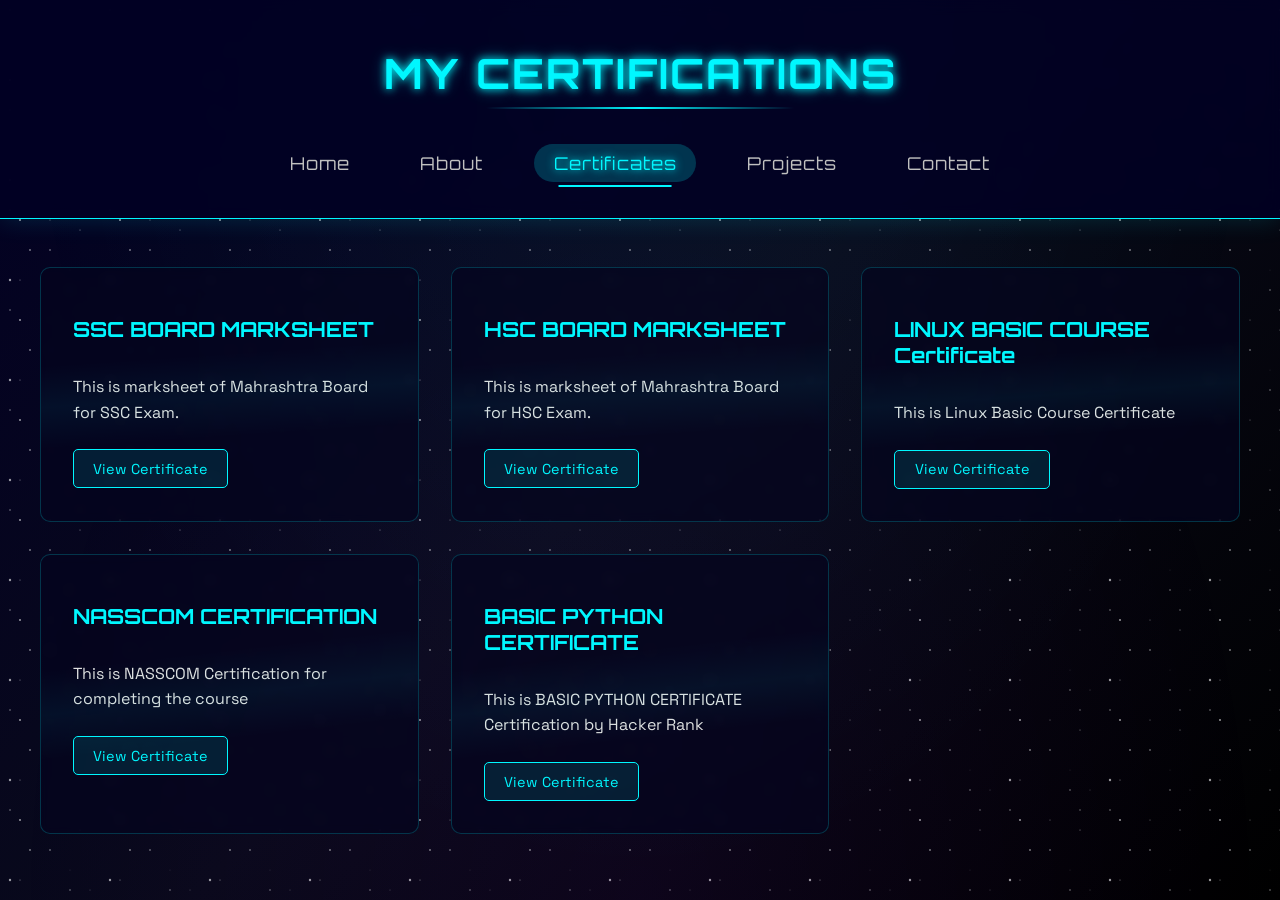
==== Achievements.html @ 4cd91135 "Add files via upload" ====
<!DOCTYPE html>
<html lang="en">
<head>
  <meta charset="UTF-8">
  <meta name="viewport" content="width=device-width, initial-scale=1.0">
  <title>Certificates | My Portfolio</title>
  <link rel="stylesheet" href="styles.css">
</head>
<body>
  <header>
    <div class="container">
      <h1>MY CERTIFICATIONS</h1>
      <nav>
        <ul>
          <li><a href="index.html">Home</a></li>
          <li><a href="About.html">About</a></li>
          <li><a href="Certificates.html" class="active">Certificates</a></li>
          <li><a href="Projects.html">Projects</a></li>
          <li><a href="Contact.html">Contact</a></li>
        </ul>
      </nav>
    </div>
  </header>

  <main class="certificates-container">
    <div class="certificate-grid">
      <!-- Certificate 1 -->
      <div class="certificate-card">
        <div class="certificate-badge"></div>
        <h3>SSC BOARD MARKSHEET</h3>
        <div class="certificate-meta">
        </div>
        <p>This is marksheet of Mahrashtra Board for SSC Exam.</p>
        <a href="https://drive.google.com/file/d/1jGQ7cREa7yMZJTUMHjRAEvBd2D83Lf0Q/view?usp=sharing" class="view-btn">View Certificate</a>
      </div>

      <!-- Certificate 2 -->
      <div class="certificate-card">
        <div class="certificate-badge"></div>
        <h3>HSC BOARD MARKSHEET</h3>
        <div class="certificate-meta">
        </div>
        <p>This is marksheet of Mahrashtra Board for HSC Exam.</p>
        <a href="https://drive.google.com/file/d/1iynHTi_t4WVDtSIcnZ4XYmOYlFbd1evp/view?usp=sharing" class="view-btn">View Certificate</a>
      </div>

      <!-- Certificate 3 -->
      <div class="certificate-card">
        <div class="certificate-badge"></div>
        <h3>LINUX BASIC COURSE Certificate</h3>
        <div class="certificate-meta">
        </div>
        <p> This is Linux Basic Course Certificate </p>
        <a href="https://drive.google.com/file/d/1XWnfmWZrDD5GOMR52IwDcMyYn3IW1Leb/view?usp=sharing" class="view-btn">View Certificate</a>
      </div>

      <!-- Certificate 4 -->
      <div class="certificate-card">
        <div class="certificate-badge"></div>
        <h3>NASSCOM CERTIFICATION</h3>
        <div class="certificate-meta">
        </div>
        <p>This is NASSCOM Certification for completing the course</p>
        <a href="https://drive.google.com/file/d/1BTpNPOeqar_6Yz9ZBO8k96Ug0cg3z5NW/view?usp=sharing" class="view-btn">View Certificate</a>
      </div>
      <!-- Certificate 5 -->
      <div class="certificate-card">
        <div class="certificate-badge"></div>
        <h3>BASIC PYTHON CERTIFICATE</h3>
        <div class="certificate-meta">
        </div>
        <p>This is BASIC PYTHON CERTIFICATE Certification by Hacker Rank </p>
        <a href="https://drive.google.com/file/d/1VDHIHN_bBtB9C8jX0wdfXJm-PNK6k1w_/view?usp=sharing" class="view-btn">View Certificate</a>
      </div>
    </div>
  </main>

  <div class="stars"></div>
</body>
</html>
---- styles.css ----
/* Cosmic Space Portfolio CSS */
@import url('https://fonts.googleapis.com/css2?family=Orbitron:wght@400;700&family=Space+Grotesk:wght@300;500&display=swap');

:root {
  --space-dark: #020024;
  --space-darker: #010118;
  --neon-blue: #00f7ff;
  --neon-purple: #b300ff;
  --astronaut-gold: #ffd700;
}

body {
  margin: 0;
  padding: 0;
  font-family: 'Space Grotesk', sans-serif;
  background: linear-gradient(135deg, var(--space-dark), var(--space-darker));
  color: #e0e0e0;
  min-height: 100vh;
  overflow-x: hidden;
  position: relative;
}

/* Cosmic Dust Particles */
body::before {
  content: "";
  position: fixed;
  top: 0;
  left: 0;
  width: 100%;
  height: 100%;
  background: 
    radial-gradient(circle at 20% 30%, transparent 40%, rgba(0, 247, 255, 0.03) 100%),
    radial-gradient(circle at 80% 70%, transparent 40%, rgba(179, 0, 255, 0.03) 100%);
  z-index: -3;
  animation: cosmic-drift 60s linear infinite;
}

/* Animated Stars */
body::after {
  content: "";
  position: fixed;
  top: 0;
  left: 0;
  width: 100%;
  height: 100%;
  background: 
    url("data:image/svg+xml,%3Csvg width='100' height='100' viewBox='0 0 100 100' xmlns='http://www.w3.org/2000/svg'%3E%3Ccircle cx='20' cy='20' r='1' fill='white'/%3E%3Ccircle cx='50' cy='50' r='0.8' fill='white'/%3E%3Ccircle cx='80' cy='30' r='0.5' fill='white'/%3E%3Ccircle cx='10' cy='80' r='1.2' fill='white'/%3E%3Ccircle cx='70' cy='90' r='0.7' fill='white'/%3E%3C/svg%3E");
  opacity: 0.6;
  z-index: -2;
  animation: star-twinkle 5s ease-in-out infinite alternate;
}

@keyframes cosmic-drift {
  0% { transform: translate(0, 0); }
  50% { transform: translate(-5%, 5%); }
  100% { transform: translate(0, 0); }
}

@keyframes star-twinkle {
  0% { opacity: 0.4; }
  100% { opacity: 0.8; }
}

header {
  background: rgba(2, 0, 36, 0.85);
  backdrop-filter: blur(8px);
  padding: 1.2rem 0;
  border-bottom: 1px solid var(--neon-blue);
  box-shadow: 0 0 25px rgba(0, 247, 255, 0.15);
}

.container {
  width: 90%;
  max-width: 1140px;
  margin: 0 auto;
  text-align: center;
}

h1 {
  font-family: 'Orbitron', sans-serif;
  color: var(--neon-blue);
  text-shadow: 0 0 8px var(--neon-blue), 
               0 0 16px rgba(0, 247, 255, 0.4);
  font-size: 2.6rem;
  letter-spacing: 2px;
  margin-bottom: 1.8rem;
  position: relative;
  display: inline-block;
}

h1::after {
  content: '';
  position: absolute;
  bottom: -10px;
  left: 50%;
  transform: translateX(-50%);
  width: 60%;
  height: 2px;
  background: linear-gradient(90deg, transparent, var(--neon-blue), transparent);
  animation: title-underline 3s ease-in-out infinite;
}

@keyframes title-underline {
  0% { width: 0%; opacity: 0; }
  50% { width: 60%; opacity: 1; }
  100% { width: 0%; opacity: 0; left: 100%; }
}

/* Navigation Menu - Horizontal Layout */
nav ul {
  display: flex; /* This makes the list horizontal */
  justify-content: center; /* Centers the menu items */
  align-items: center; /* Vertically aligns items */
  gap: 2rem; /* Space between menu items */
  padding: 0;
  margin: 1.5rem 0;
  list-style: none;
  flex-wrap: wrap; /* Allows wrapping on small screens */
}

nav li {
  margin: 0; /* Remove default list margins */
}

nav a {
  color: #c0c0c0;
  text-decoration: none;
  font-size: 1.1rem;
  padding: 0.5rem 1.2rem;
  border-radius: 20px;
  transition: all 0.3s ease;
  position: relative;
  font-family: 'Orbitron', sans-serif;
  letter-spacing: 1px;
}

/* Optional: Add hover effects */
nav a:hover {
  color: var(--neon-blue);
  text-shadow: 0 0 8px var(--neon-blue);
}

/* Optional: Add current page indicator */
nav a.active {
  background: rgba(0, 247, 255, 0.2);
  color: white;
}

.photo-container {
  margin: 4rem auto;
  display: flex;
  flex-direction: column;
  align-items: center;
  position: relative;
}

.circle-photo {
  width: 220px;
  height: 220px;
  border-radius: 50%;
  overflow: hidden;
  border: 3px solid transparent;
  box-shadow: 0 0 15px var(--neon-blue),
              inset 0 0 15px var(--neon-blue),
              0 0 30px var(--neon-purple),
              inset 0 0 30px var(--neon-purple);
  position: relative;
  margin-bottom: 2.5rem;
  transition: transform 0.5s ease, box-shadow 0.5s ease;
  animation: photo-glow 4s ease-in-out infinite alternate;
}

@keyframes photo-glow {
  0% { box-shadow: 0 0 15px var(--neon-blue), inset 0 0 15px var(--neon-blue); }
  100% { box-shadow: 0 0 30px var(--neon-purple), inset 0 0 30px var(--neon-purple); }
}

.circle-photo img {
  width: 100%;
  height: 100%;
  object-fit: cover;
  transition: transform 0.5s ease;
}

.circle-photo:hover {
  transform: scale(1.05) rotate(2deg);
}

.circle-photo:hover img {
  transform: scale(1.1);
}

h4 {
  text-align: center;
  font-size: 1.4rem;
  line-height: 1.7;
  max-width: 700px;
  margin: 0 auto;
  padding: 2rem;
  background: rgba(1, 1, 24, 0.6);
  border-radius: 15px;
  border: 1px solid rgba(0, 247, 255, 0.2);
  box-shadow: 0 0 30px rgba(0, 247, 255, 0.1),
              inset 0 0 20px rgba(0, 247, 255, 0.1);
  position: relative;
}

h4::before {
  content: '';
  position: absolute;
  top: -2px;
  left: -2px;
  right: -2px;
  bottom: -2px;
  border-radius: 15px;
  background: linear-gradient(45deg, var(--neon-blue), var(--neon-purple), transparent);
  z-index: -1;
  animation: border-glow 4s linear infinite;
  opacity: 0.7;
}

@keyframes border-glow {
  0% { filter: blur(5px); opacity: 0.5; }
  50% { filter: blur(8px); opacity: 0.8; }
  100% { filter: blur(5px); opacity: 0.5; }
}

/* Floating Astronaut (Decorative Element) */
.astronaut {
  position: fixed;
  width: 100px;
  height: 100px;
  background: url('data:image/svg+xml;utf8,<svg xmlns="http://www.w3.org/2000/svg" viewBox="0 0 100 100"><circle cx="50" cy="40" r="25" fill="%23fff"/><circle cx="50" cy="40" r="20" fill="%23010018"/><circle cx="42" cy="35" r="3" fill="%23fff"/><circle cx="58" cy="35" r="3" fill="%23fff"/><path d="M45 50 Q50 55 55 50" stroke="%23fff" stroke-width="2" fill="none"/><rect x="40" y="65" width="20" height="30" rx="10" fill="%23fff"/><rect x="35" y="70" width="10" height="20" rx="5" fill="%23fff"/><rect x="55" y="70" width="10" height="20" rx="5" fill="%23fff"/><circle cx="30" cy="40" r="5" fill="%2300f7ff"/><circle cx="70" cy="40" r="5" fill="%23b300ff"/></svg>') no-repeat center;
  bottom: 5%;
  right: 5%;
  z-index: -1;
  animation: float 12s ease-in-out infinite;
  filter: drop-shadow(0 0 10px rgba(255, 255, 255, 0.7));
}

@keyframes float {
  0%, 100% { transform: translateY(0) translateX(0) rotate(0deg); }
  25% { transform: translateY(-20px) translateX(10px) rotate(5deg); }
  50% { transform: translateY(10px) translateX(-15px) rotate(-5deg); }
  75% { transform: translateY(-15px) translateX(5px) rotate(3deg); }
}

/* Responsive Design */
@media (max-width: 768px) {
  h1 {
    font-size: 2rem;
  }
  
  nav ul {
    gap: 0.8rem;
  }
  
  nav a {
    font-size: 0.9rem;
    padding: 0.4rem 0.8rem;
  }
  
  .circle-photo {
    width: 180px;
    height: 180px;
  }
  
  h4 {
    padding: 1.5rem;
    font-size: 1.2rem;
  }
}
/* About Me Specific Styles */
.about-container {
  max-width: 1200px;
  margin: 3rem auto;
  padding: 0 2rem;
}

.profile-section {
  display: flex;
  flex-direction: column;
  align-items: center;
  margin-bottom: 3rem;
  text-align: center;
}

.profile-info h2 {
  color: var(--neon-blue);
  font-family: 'Orbitron', sans-serif;
  font-size: 2rem;
  margin: 1.5rem 0 0.5rem;
  text-shadow: 0 0 10px rgba(0, 247, 255, 0.5);
}

.profile-info h3 {
  color: var(--astronaut-gold);
  font-size: 1.3rem;
  margin-bottom: 0.5rem;
}

.profile-info p {
  color: #aaa;
  font-size: 1.1rem;
}

.about-content {
  display: grid;
  grid-template-columns: repeat(auto-fit, minmax(300px, 1fr));
  gap: 2rem;
  margin-top: 2rem;
}

.about-card {
  background: rgba(2, 0, 36, 0.6);
  border: 1px solid rgba(0, 247, 255, 0.2);
  border-radius: 15px;
  padding: 1.5rem;
  transition: transform 0.3s ease, box-shadow 0.3s ease;
  backdrop-filter: blur(5px);
}

.about-card:hover {
  transform: translateY(-5px);
  box-shadow: 0 10px 20px rgba(0, 247, 255, 0.1);
  border-color: var(--neon-blue);
}

.about-card h3 {
  color: var(--neon-blue);
  font-family: 'Orbitron', sans-serif;
  margin-bottom: 1rem;
  font-size: 1.4rem;
  display: flex;
  align-items: center;
  gap: 0.5rem;
}

.about-card p {
  color: #e0e0e0;
  line-height: 1.6;
  margin-bottom: 0;
}

.skills-list {
  list-style-type: none;
  padding: 0;
  margin: 0;
}

.skills-list li {
  padding: 0.5rem 0;
  color: #e0e0e0;
  border-bottom: 1px dashed rgba(0, 247, 255, 0.2);
  position: relative;
  padding-left: 1.5rem;
}

.skills-list li:last-child {
  border-bottom: none;
}

.skills-list li::before {
  content: '▹';
  position: absolute;
  left: 0;
  color: var(--neon-blue);
}

.icon {
  font-size: 1.2rem;
}

/* Active Navigation Link */
nav a.active {
  color: var(--neon-blue);
  text-shadow: 0 0 8px var(--neon-blue);
  position: relative;
}

nav a.active::after {
  content: '';
  position: absolute;
  bottom: -5px;
  left: 50%;
  transform: translateX(-50%);
  width: 70%;
  height: 2px;
  background: var(--neon-blue);
  animation: active-pulse 2s infinite;
}

@keyframes active-pulse {
  0% { opacity: 0.5; width: 70%; }
  50% { opacity: 1; width: 100%; }
  100% { opacity: 0.5; width: 70%; }
}

/* Responsive Design */
@media (max-width: 768px) {
  .profile-section {
    flex-direction: column;
  }
  
  .about-content {
    grid-template-columns: 1fr;
  }
  
  .profile-info h2 {
    font-size: 1.8rem;
  }
}
/* Add to your existing CSS */
body {
  background: 
    /* Deep space gradient */
    linear-gradient(135deg, #020024 0%, #090a1a 50%, #000000 100%),
    
    /* Nebula effect */
    radial-gradient(circle at 20% 30%, rgba(0, 247, 255, 0.15) 0%, transparent 40%),
    radial-gradient(circle at 80% 70%, rgba(179, 0, 255, 0.15) 0%, transparent 40%),
    
    /* Starfield */
    url('data:image/svg+xml;utf8,<svg xmlns="http://www.w3.org/2000/svg" width="100" height="100" viewBox="0 0 100 100"><circle cx="10" cy="10" r="0.8" fill="white"/><circle cx="30" cy="30" r="0.5" fill="white"/><circle cx="70" cy="20" r="0.7" fill="white"/><circle cx="20" cy="70" r="0.9" fill="white"/><circle cx="50" cy="50" r="0.3" fill="white"/><circle cx="80" cy="80" r="0.6" fill="white"/><circle cx="90" cy="30" r="0.4" fill="white"/></svg>'),
    
    /* Glowing particles */
    radial-gradient(circle at center, rgba(255,255,255,0.05) 0%, transparent 70%);
  
  background-attachment: fixed;
  animation: nebula-pulse 30s infinite alternate;
}

@keyframes nebula-pulse {
  0% { background-position: 0% 0%; }
  100% { background-position: 100% 100%; }
}

/* Enhanced card backgrounds */
.about-card {
  background: rgba(5, 5, 30, 0.7);
  background-image: 
    linear-gradient(to bottom right, transparent 65%, rgba(0, 247, 255, 0.05)),
    linear-gradient(to top left, transparent 65%, rgba(179, 0, 255, 0.05));
}

/* Add this for a galaxy edge effect */
body::before {
  content: "";
  position: fixed;
  top: 0;
  left: 0;
  width: 100%;
  height: 100%;
  background: 
    radial-gradient(ellipse at top, rgba(0, 247, 255, 0.05) 0%, transparent 70%),
    radial-gradient(ellipse at bottom, rgba(179, 0, 255, 0.05) 0%, transparent 70%);
  pointer-events: none;
  z-index: -1;
}
/* Certificates Page Specific Styles */
.certificates-container {
  max-width: 1200px;
  margin: 3rem auto;
  padding: 0 2rem;
}

.certificate-grid {
  display: grid;
  grid-template-columns: repeat(auto-fill, minmax(300px, 1fr));
  gap: 2rem;
  margin-top: 2rem;
}

.certificate-card {
  background: rgba(5, 5, 30, 0.7);
  border: 1px solid rgba(0, 247, 255, 0.2);
  border-radius: 10px;
  padding: 2rem;
  transition: all 0.3s ease;
  position: relative;
  overflow: hidden;
  backdrop-filter: blur(5px);
}

.certificate-card:hover {
  transform: translateY(-5px);
  box-shadow: 0 10px 30px rgba(0, 247, 255, 0.2);
  border-color: var(--neon-blue);
}

.certificate-card::before {
  content: '';
  position: absolute;
  top: -50%;
  left: -50%;
  width: 200%;
  height: 200%;
  background: linear-gradient(
    to bottom right,
    transparent 45%,
    rgba(0, 247, 255, 0.05) 50%,
    transparent 55%
  );
  transform: rotate(30deg);
  animation: shine 6s infinite linear;
}

.certificate-badge {
  font-size: 2.5rem;
  margin-bottom: 1rem;
  color: var(--neon-blue);
}

.certificate-card h3 {
  color: var(--neon-blue);
  margin: 0 0 1rem;
  font-family: 'Orbitron', sans-serif;
  font-size: 1.3rem;
}

.certificate-meta {
  display: flex;
  flex-direction: column;
  gap: 0.3rem;
  margin-bottom: 1rem;
  font-size: 0.85rem;
  color: var(--astronaut-gold);
}

.certificate-card p {
  color: #e0e0e0;
  line-height: 1.6;
  margin-bottom: 1.5rem;
}

.view-btn {
  display: inline-block;
  padding: 0.6rem 1.2rem;
  background: rgba(0, 247, 255, 0.1);
  color: var(--neon-blue);
  border: 1px solid var(--neon-blue);
  border-radius: 5px;
  text-decoration: none;
  font-size: 0.9rem;
  transition: all 0.3s ease;
}

.view-btn:hover {
  background: rgba(0, 247, 255, 0.3);
  box-shadow: 0 0 15px rgba(0, 247, 255, 0.3);
}

/* Stars Background */
.stars {
  position: fixed;
  top: 0;
  left: 0;
  width: 100%;
  height: 100%;
  background: 
    url('data:image/svg+xml;utf8,<svg xmlns="http://www.w3.org/2000/svg" width="100" height="100" viewBox="0 0 100 100"><circle cx="10" cy="10" r="0.8" fill="white" opacity="0.5"/><circle cx="50" cy="20" r="0.5" fill="white" opacity="0.5"/><circle cx="80" cy="10" r="0.7" fill="white" opacity="0.5"/><circle cx="30" cy="50" r="0.9" fill="white" opacity="0.5"/><circle cx="70" cy="70" r="0.3" fill="white" opacity="0.5"/><circle cx="20" cy="80" r="0.6" fill="white" opacity="0.5"/><circle cx="90" cy="90" r="0.4" fill="white" opacity="0.5"/></svg>');
  z-index: -1;
  animation: twinkle 100s linear infinite;
}

@keyframes shine {
  0% { transform: translateX(-100%) rotate(30deg); }
  100% { transform: translateX(100%) rotate(30deg); }
}

@keyframes twinkle {
  0% { transform: translateY(0); }
  100% { transform: translateY(-1000px); }
}

/* Responsive Design */
@media (max-width: 768px) {
  .certificate-grid {
    grid-template-columns: 1fr;
  }
}
/* Projects Page Specific Styles */
.projects-container {
  max-width: 1200px;
  margin: 3rem auto;
  padding: 0 2rem;
}

.project-grid {
  display: grid;
  grid-template-columns: repeat(auto-fit, minmax(400px, 1fr));
  gap: 3rem;
  margin-top: 2rem;
}

.project-card {
  background: rgba(5, 5, 30, 0.7);
  border: 1px solid rgba(0, 247, 255, 0.2);
  border-radius: 15px;
  padding: 2rem;
  transition: all 0.4s ease;
  backdrop-filter: blur(5px);
  position: relative;
  overflow: hidden;
}

.project-card:hover {
  transform: translateY(-10px);
  box-shadow: 0 15px 35px rgba(0, 247, 255, 0.2);
  border-color: var(--neon-blue);
}

.project-card::before {
  content: '';
  position: absolute;
  top: 0;
  left: 0;
  width: 100%;
  height: 100%;
  background: linear-gradient(135deg, 
              transparent 0%, 
              rgba(0, 247, 255, 0.03) 50%, 
              transparent 100%);
  z-index: -1;
}

.project-badge {
  font-size: 2.5rem;
  margin-bottom: 1rem;
  color: var(--neon-blue);
  text-shadow: 0 0 15px var(--neon-blue);
}

.project-card h3 {
  color: var(--neon-blue);
  margin: 0 0 1.5rem;
  font-family: 'Orbitron', sans-serif;
  font-size: 1.5rem;
}

.project-tech {
  display: flex;
  flex-wrap: wrap;
  gap: 0.7rem;
  margin-bottom: 1.5rem;
}

.project-tech span {
  background: rgba(0, 247, 255, 0.15);
  color: var(--neon-blue);
  padding: 0.4rem 0.9rem;
  border-radius: 20px;
  font-size: 0.85rem;
  border: 1px solid rgba(0, 247, 255, 0.3);
}

.project-image {
  width: 100%;
  height: 220px;
  border-radius: 10px;
  overflow: hidden;
  margin-bottom: 1.5rem;
  border: 1px solid rgba(0, 247, 255, 0.2);
  box-shadow: 0 5px 15px rgba(0, 0, 0, 0.3);
}

.project-image img {
  width: 100%;
  height: 100%;
  object-fit: cover;
  transition: transform 0.5s ease;
}

.project-card:hover .project-image img {
  transform: scale(1.05);
}

.project-card p {
  color: #e0e0e0;
  line-height: 1.7;
  margin-bottom: 2rem;
}

.project-links {
  display: flex;
  gap: 1rem;
}

.demo-btn, .code-btn {
  padding: 0.7rem 1.5rem;
  border-radius: 5px;
  text-decoration: none;
  font-weight: 500;
  transition: all 0.3s ease;
}

.demo-btn {
  background: var(--neon-blue);
  color: var(--space-dark);
}

.demo-btn:hover {
  background: transparent;
  color: var(--neon-blue);
  box-shadow: 0 0 15px var(--neon-blue);
}

.code-btn {
  background: transparent;
  color: var(--neon-blue);
  border: 1px solid var(--neon-blue);
}

.code-btn:hover {
  background: rgba(0, 247, 255, 0.2);
  box-shadow: 0 0 15px var(--neon-blue);
}

/* Space Particles Animation */
.space-particles {
  position: fixed;
  top: 0;
  left: 0;
  width: 100%;
  height: 100%;
  pointer-events: none;
  z-index: -1;
}

.particle {
  position: absolute;
  background: white;
  border-radius: 50%;
  animation: float 15s linear infinite;
}

.particle:nth-child(1) {
  width: 2px;
  height: 2px;
  top: 20%;
  left: 10%;
  animation-duration: 20s;
}

.particle:nth-child(2) {
  width: 3px;
  height: 3px;
  top: 60%;
  left: 50%;
  animation-duration: 15s;
}

.particle:nth-child(3) {
  width: 1px;
  height: 1px;
  top: 80%;
  left: 30%;
  animation-duration: 25s;
}

@keyframes float {
  0% {
    transform: translateY(0) translateX(0);
    opacity: 0;
  }
  10% {
    opacity: 1;
  }
  90% {
    opacity: 1;
  }
  100% {
    transform: translateY(-100vh) translateX(100px);
    opacity: 0;
  }
}

/* Responsive Design */
@media (max-width: 768px) {
  .project-grid {
    grid-template-columns: 1fr;
  }
  
  .project-image {
    height: 180px;
  }
}
/* Contact Page Specific Styles */
.contact-container {
  max-width: 1200px;
  margin: 3rem auto;
  padding: 0 2rem;
  position: relative;
}

.contact-content {
  display: grid;
  grid-template-columns: 1fr 1fr;
  gap: 3rem;
}

.contact-info h2, 
.contact-form h2 {
  color: var(--neon-blue);
  font-family: 'Orbitron', sans-serif;
  font-size: 1.8rem;
  margin-bottom: 1.5rem;
  display: flex;
  align-items: center;
  gap: 0.5rem;
}

.contact-info p {
  color: #e0e0e0;
  line-height: 1.7;
  margin-bottom: 2rem;
  font-size: 1.1rem;
}

.contact-methods {
  display: flex;
  flex-direction: column;
  gap: 1.5rem;
}

.contact-item {
  display: flex;
  gap: 1rem;
  align-items: flex-start;
  background: rgba(5, 5, 30, 0.5);
  padding: 1.2rem;
  border-radius: 10px;
  border: 1px solid rgba(0, 247, 255, 0.1);
  transition: all 0.3s ease;
}

.contact-item:hover {
  border-color: var(--neon-blue);
  transform: translateY(-3px);
}

.contact-icon {
  font-size: 1.5rem;
  color: var(--neon-blue);
  margin-top: 0.2rem;
}

.contact-item h3 {
  color: white;
  margin: 0 0 0.3rem;
  font-size: 1.2rem;
}

.contact-item a {
  color: #b3e0ff;
  text-decoration: none;
  transition: color 0.3s ease;
}

.contact-item a:hover {
  color: var(--neon-blue);
  text-shadow: 0 0 5px rgba(0, 247, 255, 0.5);
}

.social-links {
  display: flex;
  gap: 1rem;
  flex-wrap: wrap;
}

.social-links a {
  background: rgba(0, 247, 255, 0.1);
  color: var(--neon-blue);
  padding: 0.3rem 0.8rem;
  border-radius: 5px;
  font-size: 0.9rem;
  transition: all 0.3s ease;
}

.social-links a:hover {
  background: rgba(0, 247, 255, 0.3);
  transform: translateY(-2px);
}

.contact-form {
  background: rgba(5, 5, 30, 0.7);
  padding: 2rem;
  border-radius: 15px;
  border: 1px solid rgba(0, 247, 255, 0.2);
  backdrop-filter: blur(5px);
}

.form-group {
  margin-bottom: 1.5rem;
}

.form-group input,
.form-group textarea {
  width: 100%;
  padding: 0.8rem;
  background: rgba(0, 0, 20, 0.5);
  border: 1px solid rgba(0, 247, 255, 0.2);
  border-radius: 5px;
  color: white;
  font-family: inherit;
  transition: all 0.3s ease;
}

.form-group input:focus,
.form-group textarea:focus {
  outline: none;
  border-color: var(--neon-blue);
  box-shadow: 0 0 10px rgba(0, 247, 255, 0.2);
}

.form-group textarea {
  resize: vertical;
}

.submit-btn {
  background: var(--neon-blue);
  color: var(--space-dark);
  border: none;
  padding: 0.8rem 2rem;
  border-radius: 5px;
  font-family: 'Orbitron', sans-serif;
  font-weight: bold;
  cursor: pointer;
  transition: all 0.3s ease;
  width: 100%;
}

.submit-btn:hover {
  background: transparent;
  color: var(--neon-blue);
  box-shadow: 0 0 20px var(--neon-blue);
}

/* Space Decorations */
.satellite {
  position: fixed;
  width: 80px;
  height: 30px;
  background: rgba(255, 255, 255, 0.8);
  border-radius: 50%;
  top: 20%;
  right: 5%;
  z-index: -1;
  animation: orbit 30s linear infinite;
  box-shadow: 0 0 10px white;
}

.satellite::before {
  content: '';
  position: absolute;
  width: 10px;
  height: 40px;
  background: silver;
  top: -10px;
  left: 35px;
}

.planet {
  position: fixed;
  width: 150px;
  height: 150px;
  background: radial-gradient(circle at 30% 30%, #3a0ca3, #1a1a6e);
  border-radius: 50%;
  bottom: 10%;
  left: 5%;
  z-index: -2;
  box-shadow: 0 0 50px rgba(58, 12, 163, 0.5);
  animation: rotate 100s linear infinite;
}

@keyframes orbit {
  0% { transform: rotate(0deg) translateX(200px) rotate(0deg); }
  100% { transform: rotate(360deg) translateX(200px) rotate(-360deg); }
}

@keyframes rotate {
  0% { transform: rotate(0deg); }
  100% { transform: rotate(360deg); }
}

/* Responsive Design */
@media (max-width: 900px) {
  .contact-content {
    grid-template-columns: 1fr;
  }
  
  .satellite,
  .planet {
    display: none;
  }
}
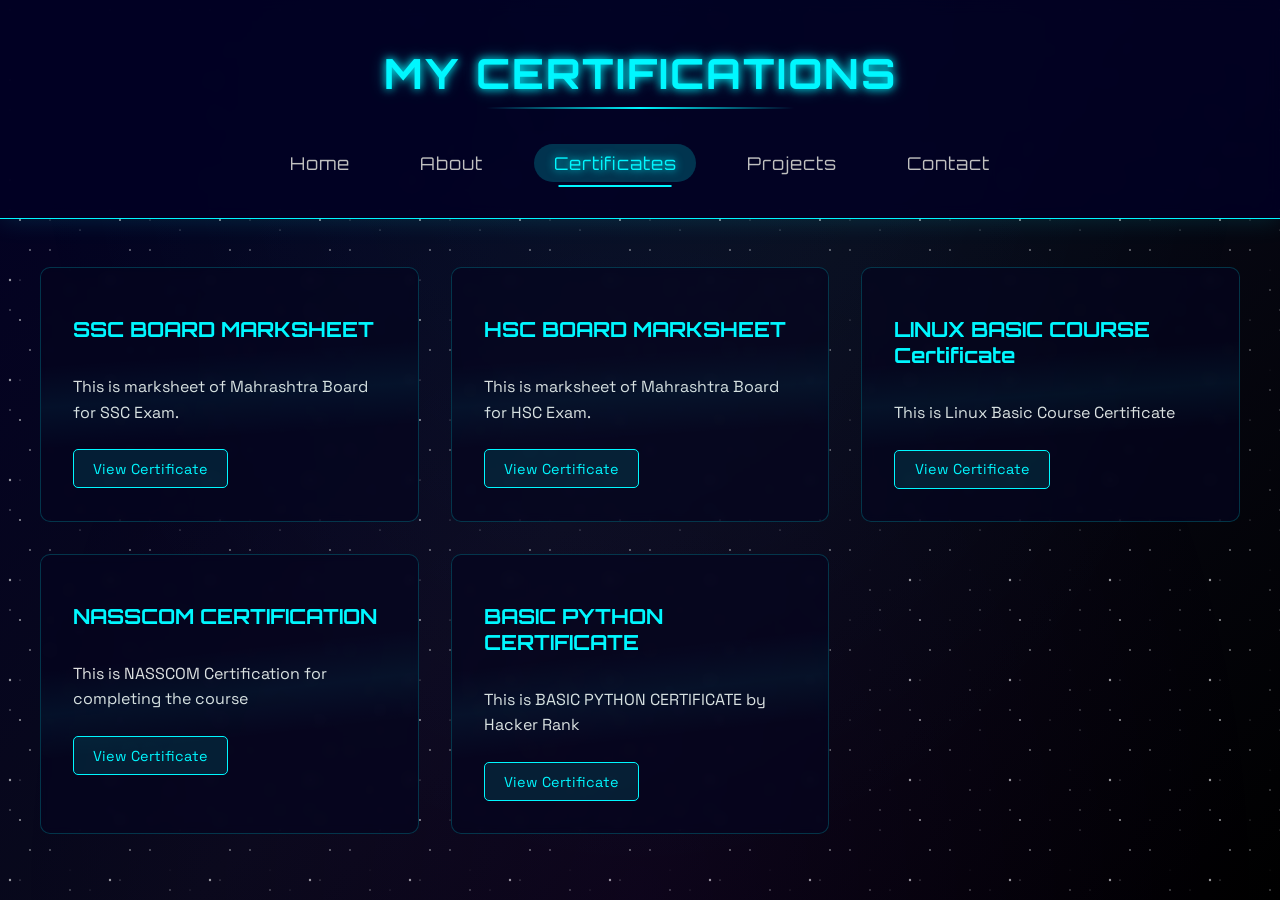
==== commit beb4007b: "Update Achievements.html" ====
--- a/Achievements.html
+++ b/Achievements.html
@@ -69,7 +69,7 @@
         <h3>BASIC PYTHON CERTIFICATE</h3>
         <div class="certificate-meta">
         </div>
-        <p>This is BASIC PYTHON CERTIFICATE Certification by Hacker Rank </p>
+        <p>This is BASIC PYTHON CERTIFICATE  by Hacker Rank </p>
         <a href="https://drive.google.com/file/d/1VDHIHN_bBtB9C8jX0wdfXJm-PNK6k1w_/view?usp=sharing" class="view-btn">View Certificate</a>
       </div>
     </div>
@@ -77,4 +77,4 @@
 
   <div class="stars"></div>
 </body>
-</html>+</html>
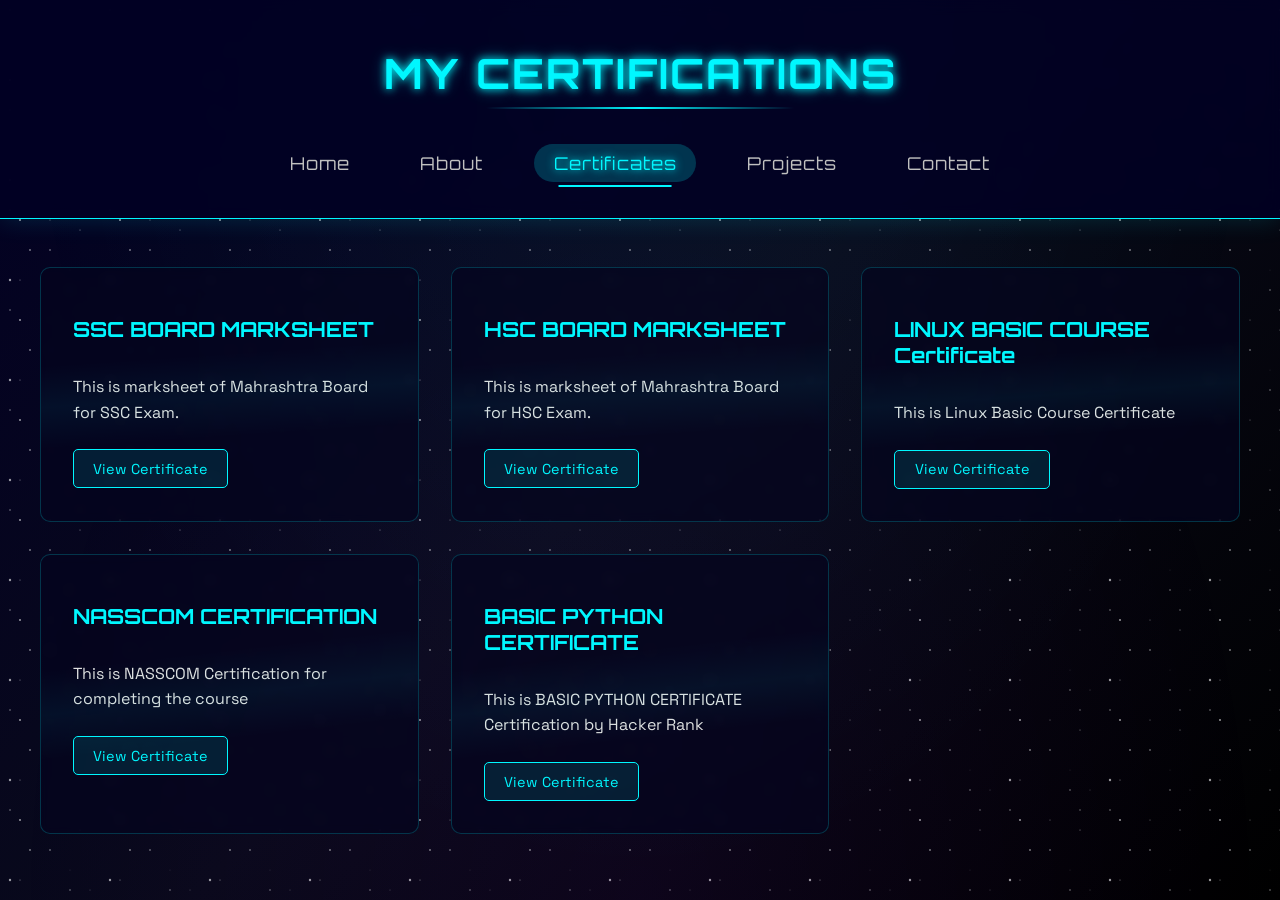
==== commit f4d7339c: "Update Achievements.html" ====
--- a/Achievements.html
+++ b/Achievements.html
@@ -69,7 +69,7 @@
         <h3>BASIC PYTHON CERTIFICATE</h3>
         <div class="certificate-meta">
         </div>
-        <p>This is BASIC PYTHON CERTIFICATE  by Hacker Rank </p>
+        <p>This is BASIC PYTHON CERTIFICATE Certification by Hacker Rank </p>
         <a href="https://drive.google.com/file/d/1VDHIHN_bBtB9C8jX0wdfXJm-PNK6k1w_/view?usp=sharing" class="view-btn">View Certificate</a>
       </div>
     </div>
